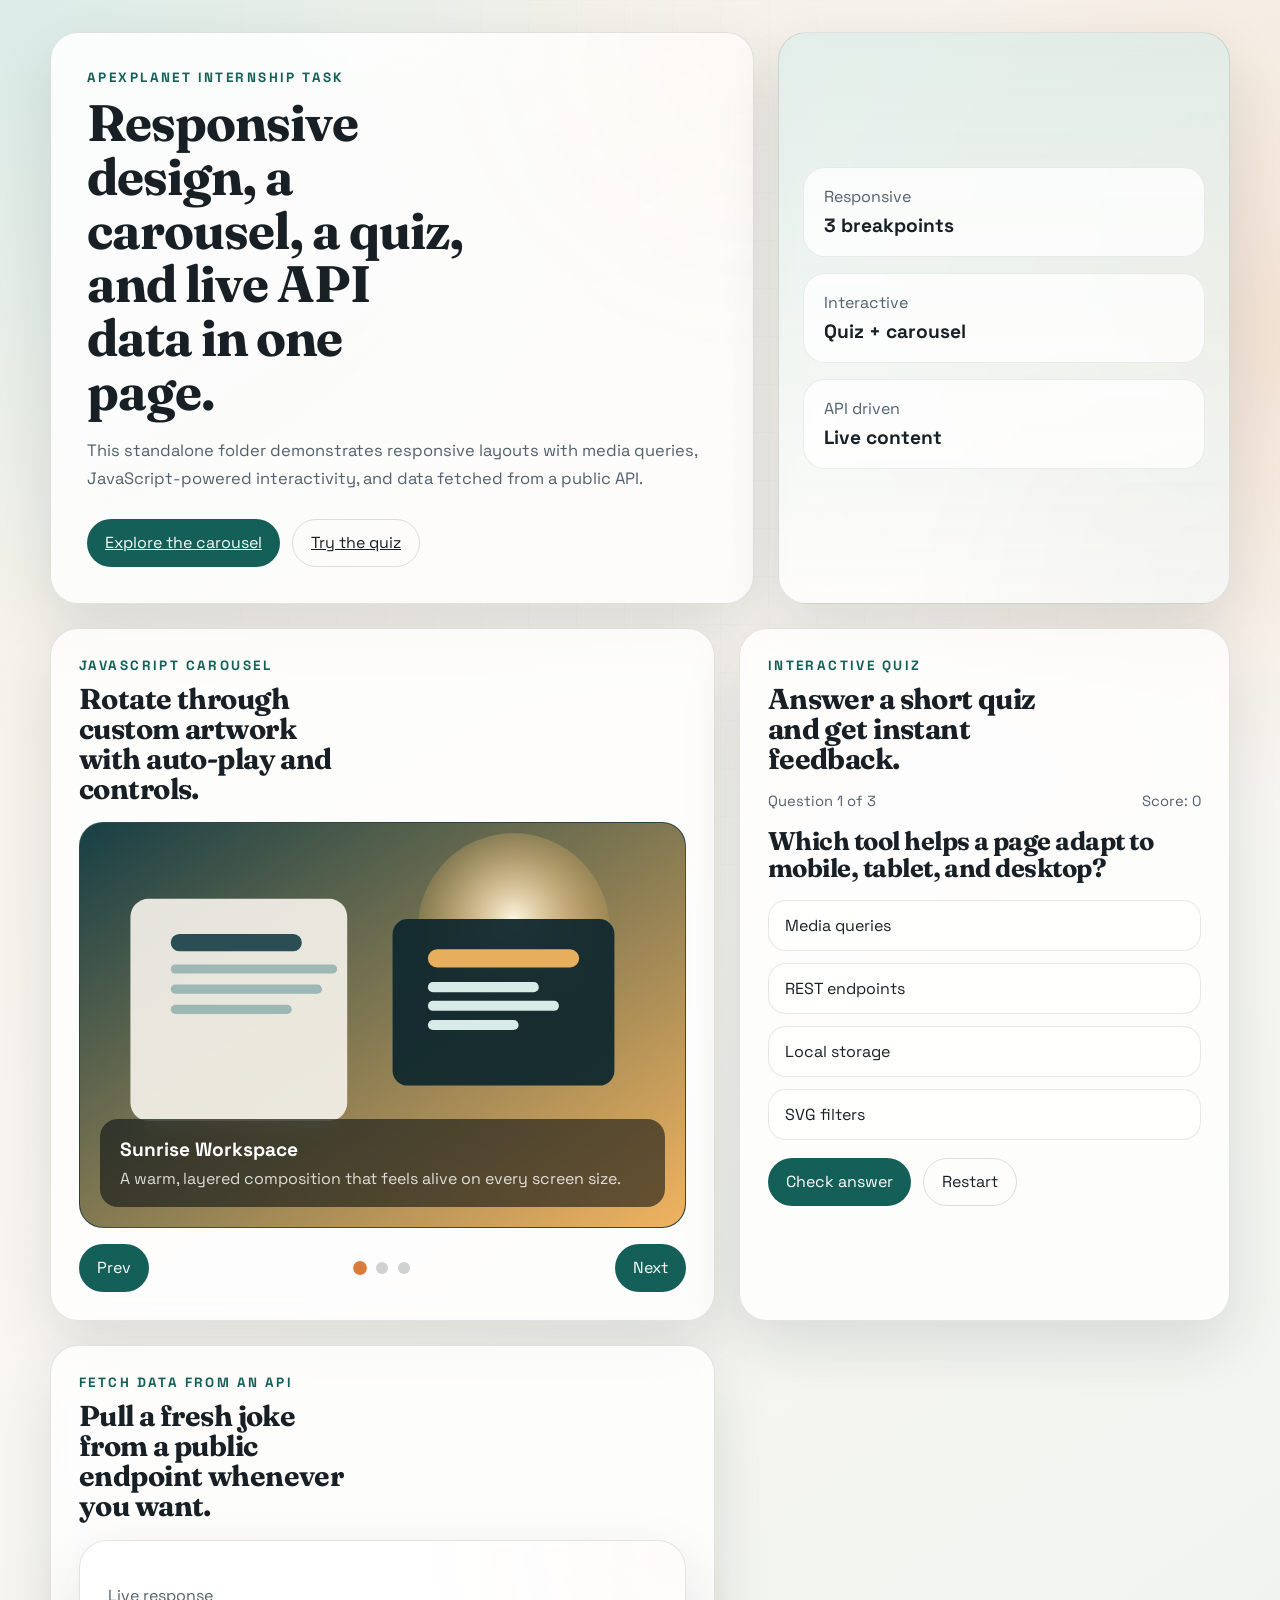
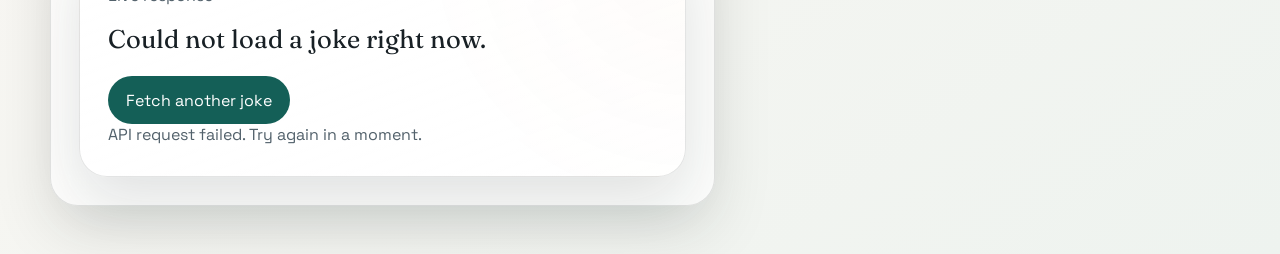
==== Task_3/index.html @ f647dce9 "Add standalone interactive task 3 page" ====
<!DOCTYPE html>
<html lang="en">
<head>
  <meta charset="UTF-8" />
  <meta name="viewport" content="width=device-width, initial-scale=1.0" />
  <title>Task 3 | Responsive Interactive Demo</title>
  <link rel="preconnect" href="https://fonts.googleapis.com">
  <link rel="preconnect" href="https://fonts.gstatic.com" crossorigin>
  <link href="https://fonts.googleapis.com/css2?family=Fraunces:opsz,wght@9..144,600;9..144,700&family=Space+Grotesk:wght@400;500;700&display=swap" rel="stylesheet">
  <link rel="stylesheet" href="style.css" />
</head>
<body>
  <div class="page-shell">
    <header class="hero">
      <div class="hero-copy">
        <p class="eyebrow">ApexPlanet Internship Task</p>
        <h1>Responsive design, a carousel, a quiz, and live API data in one page.</h1>
        <p class="lede">
          This standalone folder demonstrates responsive layouts with media queries, JavaScript-powered interactivity, and data fetched from a public API.
        </p>
        <div class="hero-actions">
          <a href="#carousel" class="primary-btn">Explore the carousel</a>
          <a href="#quiz" class="secondary-btn">Try the quiz</a>
        </div>
      </div>
      <div class="hero-panel">
        <div class="stat-card">
          <span>Responsive</span>
          <strong>3 breakpoints</strong>
        </div>
        <div class="stat-card">
          <span>Interactive</span>
          <strong>Quiz + carousel</strong>
        </div>
        <div class="stat-card">
          <span>API driven</span>
          <strong>Live content</strong>
        </div>
      </div>
    </header>

    <main class="content-grid">
      <section class="panel carousel-panel" id="carousel">
        <div class="section-heading">
          <p class="eyebrow">JavaScript Carousel</p>
          <h2>Rotate through custom artwork with auto-play and controls.</h2>
        </div>
        <div class="carousel">
          <div class="carousel-stage" aria-live="polite">
            <img id="carouselImage" alt="Carousel slide" />
            <div class="carousel-caption">
              <p id="carouselTitle"></p>
              <span id="carouselDescription"></span>
            </div>
          </div>
          <div class="carousel-controls">
            <button id="prevSlide" type="button" aria-label="Previous slide">Prev</button>
            <div class="dots" id="slideDots" aria-label="Carousel navigation"></div>
            <button id="nextSlide" type="button" aria-label="Next slide">Next</button>
          </div>
        </div>
      </section>

      <section class="panel quiz-panel" id="quiz">
        <div class="section-heading">
          <p class="eyebrow">Interactive Quiz</p>
          <h2>Answer a short quiz and get instant feedback.</h2>
        </div>
        <div class="quiz" id="quizApp">
          <div class="quiz-meta">
            <span id="questionCounter"></span>
            <span id="scoreCounter"></span>
          </div>
          <h3 id="questionText"></h3>
          <div class="answers" id="answerList"></div>
          <div class="quiz-actions">
            <button id="quizNext" type="button">Next question</button>
            <button id="quizRestart" type="button" class="ghost-btn">Restart</button>
          </div>
          <p id="quizFeedback" class="feedback"></p>
        </div>
      </section>

      <section class="panel api-panel" id="api">
        <div class="section-heading">
          <p class="eyebrow">Fetch Data from an API</p>
          <h2>Pull a fresh joke from a public endpoint whenever you want.</h2>
        </div>
        <div class="api-card">
          <p class="api-label">Live response</p>
          <blockquote id="jokeText">Loading a fresh joke...</blockquote>
          <button id="refreshJoke" type="button">Fetch another joke</button>
          <p id="apiStatus" class="status"></p>
        </div>
      </section>
    </main>
  </div>

  <script src="script.js"></script>
</body>
</html>
---- Task_3/style.css ----
:root {
  --bg: #f4efe6;
  --bg-accent: #d6ebe8;
  --panel: rgba(255, 255, 255, 0.78);
  --panel-strong: #ffffff;
  --text: #182025;
  --muted: #52616b;
  --brand: #145f57;
  --brand-strong: #0d4d46;
  --accent: #d77c3d;
  --border: rgba(24, 32, 37, 0.12);
  --shadow: 0 24px 60px rgba(19, 32, 36, 0.12);
}

* {
  box-sizing: border-box;
}

html {
  scroll-behavior: smooth;
}

body {
  margin: 0;
  min-height: 100vh;
  font-family: "Space Grotesk", sans-serif;
  color: var(--text);
  background:
    radial-gradient(circle at top left, rgba(214, 235, 232, 0.85), transparent 30%),
    radial-gradient(circle at right 18%, rgba(215, 124, 61, 0.16), transparent 24%),
    linear-gradient(145deg, var(--bg), #f9f7f3 52%, #eef3ef);
}

body::before {
  content: "";
  position: fixed;
  inset: 0;
  pointer-events: none;
  background-image: linear-gradient(rgba(24, 32, 37, 0.02) 1px, transparent 1px), linear-gradient(90deg, rgba(24, 32, 37, 0.02) 1px, transparent 1px);
  background-size: 48px 48px;
  mask-image: radial-gradient(circle at center, black, transparent 85%);
}

img {
  display: block;
  max-width: 100%;
}

button,
a {
  font: inherit;
}

button {
  border: 0;
  cursor: pointer;
}

.page-shell {
  width: min(1180px, calc(100% - 32px));
  margin: 0 auto;
  padding: 32px 0 48px;
}

.hero {
  display: grid;
  grid-template-columns: 1.4fr 0.9fr;
  gap: 24px;
  align-items: stretch;
  margin-bottom: 24px;
}

.hero-copy,
.hero-panel,
.panel,
.api-card {
  border: 1px solid var(--border);
  border-radius: 28px;
  background: var(--panel);
  backdrop-filter: blur(16px);
  box-shadow: var(--shadow);
}

.hero-copy {
  padding: 36px;
  background:
    linear-gradient(150deg, rgba(255, 255, 255, 0.88), rgba(255, 255, 255, 0.66)),
    radial-gradient(circle at top right, rgba(215, 124, 61, 0.15), transparent 36%);
}

.eyebrow {
  margin: 0 0 10px;
  color: var(--brand);
  font-size: 0.84rem;
  font-weight: 700;
  letter-spacing: 0.18em;
  text-transform: uppercase;
}

.hero h1,
.section-heading h2,
.quiz h3 {
  margin: 0;
  font-family: "Fraunces", serif;
  line-height: 1.05;
  letter-spacing: -0.02em;
}

.hero h1 {
  font-size: clamp(2.5rem, 4vw, 4.9rem);
  max-width: 11ch;
}

.lede {
  margin: 18px 0 0;
  max-width: 60ch;
  color: var(--muted);
  font-size: 1.03rem;
  line-height: 1.7;
}

.hero-actions {
  display: flex;
  flex-wrap: wrap;
  gap: 12px;
  margin-top: 26px;
}

.primary-btn,
.secondary-btn,
#quizNext,
#refreshJoke,
#prevSlide,
#nextSlide,
.ghost-btn {
  display: inline-flex;
  align-items: center;
  justify-content: center;
  min-height: 48px;
  padding: 0 18px;
  border-radius: 999px;
  transition: transform 160ms ease, background-color 160ms ease, color 160ms ease, border-color 160ms ease;
}

.primary-btn,
#quizNext,
#refreshJoke,
#prevSlide,
#nextSlide {
  background: var(--brand);
  color: #fff;
}

.primary-btn:hover,
#quizNext:hover,
#refreshJoke:hover,
#prevSlide:hover,
#nextSlide:hover,
.secondary-btn:hover,
.ghost-btn:hover {
  transform: translateY(-2px);
}

.secondary-btn,
.ghost-btn {
  background: transparent;
  border: 1px solid rgba(24, 32, 37, 0.14);
  color: var(--text);
}

.hero-panel {
  display: grid;
  gap: 16px;
  padding: 24px;
  align-content: center;
  background:
    linear-gradient(180deg, rgba(214, 235, 232, 0.62), rgba(255, 255, 255, 0.72)),
    radial-gradient(circle at bottom right, rgba(13, 77, 70, 0.12), transparent 44%);
}

.stat-card {
  padding: 18px 20px;
  border-radius: 22px;
  background: rgba(255, 255, 255, 0.75);
  border: 1px solid rgba(24, 32, 37, 0.08);
}

.stat-card span,
.api-label,
.status,
.quiz-meta,
.feedback,
.carousel-caption span,
.carousel-caption p,
.answers button {
  color: var(--muted);
}

.stat-card strong {
  display: block;
  margin-top: 6px;
  font-size: 1.2rem;
}

.content-grid {
  display: grid;
  grid-template-columns: 1.15fr 0.85fr;
  gap: 24px;
}

.panel,
.api-card {
  padding: 28px;
}

.carousel-panel {
  min-height: 100%;
}

.section-heading {
  margin-bottom: 18px;
}

.section-heading h2 {
  font-size: clamp(1.8rem, 2vw, 2.6rem);
  max-width: 14ch;
}

.carousel {
  display: grid;
  gap: 16px;
}

.carousel-stage {
  position: relative;
  overflow: hidden;
  min-height: 400px;
  border-radius: 24px;
  background: linear-gradient(145deg, #143f3d, #0b2424);
  border: 1px solid rgba(255, 255, 255, 0.12);
}

.carousel-stage img {
  width: 100%;
  height: 100%;
  object-fit: cover;
}

.carousel-caption {
  position: absolute;
  left: 20px;
  right: 20px;
  bottom: 20px;
  padding: 18px 20px;
  border-radius: 18px;
  background: rgba(8, 14, 18, 0.58);
  color: #fff;
  backdrop-filter: blur(10px);
}

.carousel-caption p {
  margin: 0 0 6px;
  color: #fff;
  font-size: 1.2rem;
  font-weight: 700;
}

.carousel-caption span {
  color: rgba(255, 255, 255, 0.82);
}

.carousel-controls {
  display: flex;
  align-items: center;
  justify-content: space-between;
  gap: 14px;
}

.dots {
  display: flex;
  justify-content: center;
  flex-wrap: wrap;
  gap: 10px;
}

.dots button {
  width: 12px;
  height: 12px;
  padding: 0;
  border-radius: 50%;
  background: rgba(24, 32, 37, 0.2);
}

.dots button.is-active {
  background: var(--accent);
  transform: scale(1.15);
}

.quiz {
  display: grid;
  gap: 18px;
}

.quiz-meta {
  display: flex;
  justify-content: space-between;
  gap: 12px;
  font-size: 0.92rem;
}

.quiz h3 {
  font-size: clamp(1.5rem, 2vw, 2rem);
}

.answers {
  display: grid;
  gap: 12px;
}

.answers button {
  width: 100%;
  padding: 14px 16px;
  text-align: left;
  border-radius: 18px;
  background: rgba(255, 255, 255, 0.66);
  border: 1px solid rgba(24, 32, 37, 0.1);
  color: var(--text);
}

.answers button.selected {
  border-color: rgba(20, 95, 87, 0.65);
  background: rgba(214, 235, 232, 0.88);
}

.answers button.correct {
  border-color: rgba(28, 133, 72, 0.8);
  background: rgba(208, 243, 223, 0.9);
}

.answers button.wrong {
  border-color: rgba(207, 79, 64, 0.82);
  background: rgba(255, 226, 222, 0.95);
}

.quiz-actions {
  display: flex;
  flex-wrap: wrap;
  gap: 12px;
}

.feedback,
.status {
  min-height: 24px;
  margin: 0;
}

.api-card {
  background:
    linear-gradient(160deg, rgba(255, 255, 255, 0.86), rgba(255, 255, 255, 0.72)),
    radial-gradient(circle at top right, rgba(215, 124, 61, 0.12), transparent 42%);
}

.api-card blockquote {
  margin: 14px 0 20px;
  font-family: "Fraunces", serif;
  font-size: clamp(1.5rem, 2vw, 2rem);
  line-height: 1.35;
}

.api-card button {
  width: fit-content;
}

@media (max-width: 980px) {
  .hero,
  .content-grid {
    grid-template-columns: 1fr;
  }

  .hero-panel {
    grid-template-columns: repeat(3, minmax(0, 1fr));
  }
}

@media (max-width: 720px) {
  .page-shell {
    width: min(100% - 20px, 1180px);
    padding-top: 20px;
  }

  .hero-copy,
  .hero-panel,
  .panel,
  .api-card {
    border-radius: 22px;
  }

  .hero-copy,
  .panel,
  .api-card {
    padding: 22px;
  }

  .hero-panel {
    grid-template-columns: 1fr;
  }

  .carousel-stage {
    min-height: 300px;
  }

  .carousel-controls {
    flex-direction: column;
    align-items: stretch;
  }

  .dots {
    order: -1;
  }

  .carousel-controls button {
    width: 100%;
  }
}

@media (max-width: 520px) {
  .hero h1 {
    max-width: none;
  }

  .hero-actions,
  .quiz-actions {
    flex-direction: column;
  }

  .primary-btn,
  .secondary-btn,
  #quizNext,
  #refreshJoke,
  .ghost-btn {
    width: 100%;
  }
}
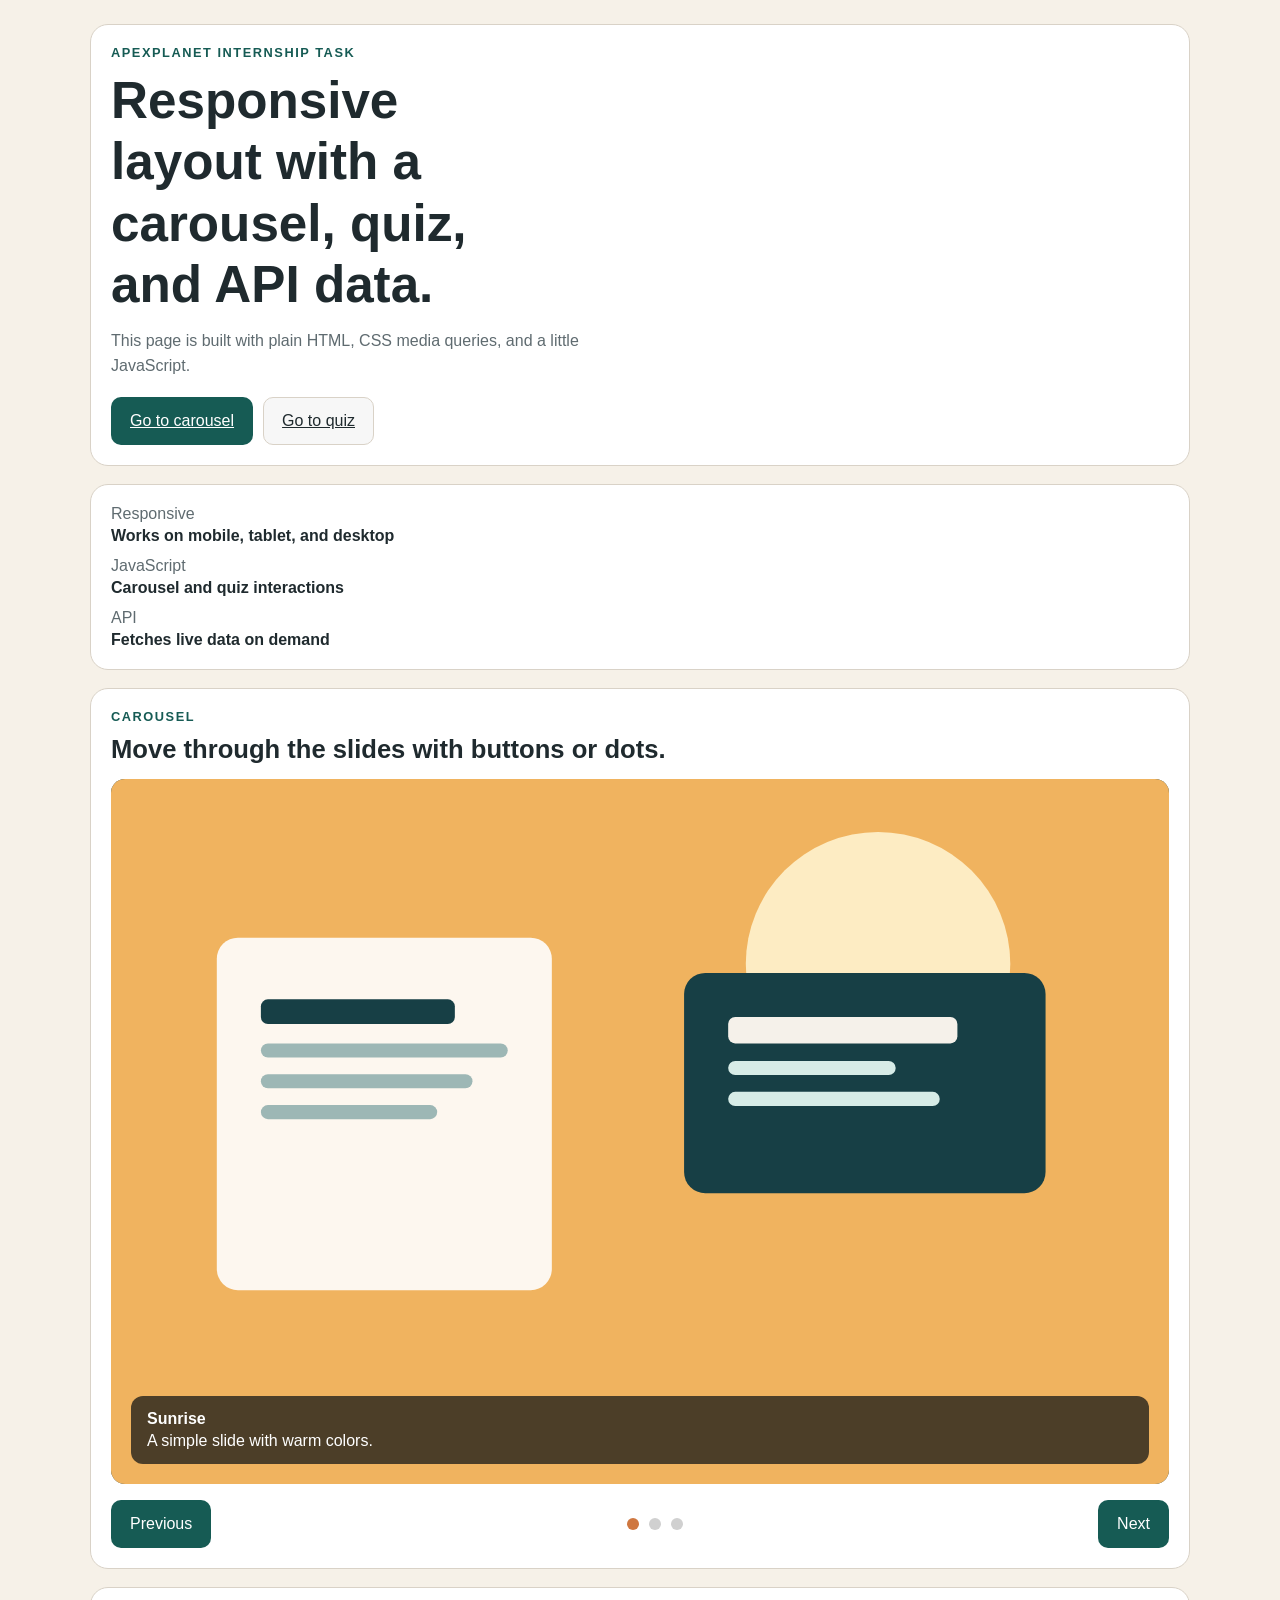
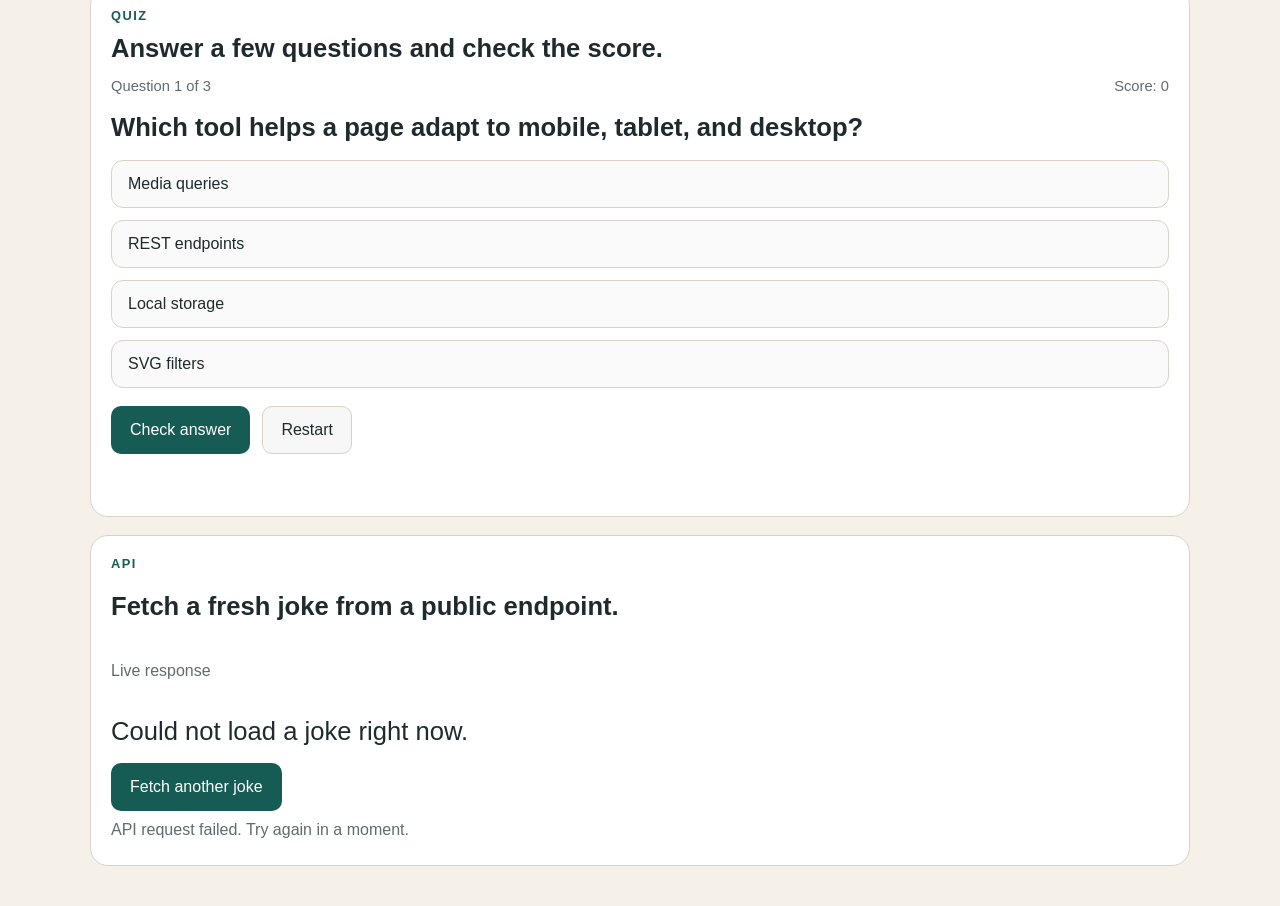
==== commit 90940c8a: "Simplify Task 3 page styles and markup" ====
--- a/Task_3/index.html
+++ b/Task_3/index.html
@@ -3,69 +3,61 @@
 <head>
   <meta charset="UTF-8" />
   <meta name="viewport" content="width=device-width, initial-scale=1.0" />
-  <title>Task 3 | Responsive Interactive Demo</title>
-  <link rel="preconnect" href="https://fonts.googleapis.com">
-  <link rel="preconnect" href="https://fonts.gstatic.com" crossorigin>
-  <link href="https://fonts.googleapis.com/css2?family=Fraunces:opsz,wght@9..144,600;9..144,700&family=Space+Grotesk:wght@400;500;700&display=swap" rel="stylesheet">
+  <title>Task 3 | Responsive Page</title>
   <link rel="stylesheet" href="style.css" />
 </head>
 <body>
-  <div class="page-shell">
-    <header class="hero">
-      <div class="hero-copy">
-        <p class="eyebrow">ApexPlanet Internship Task</p>
-        <h1>Responsive design, a carousel, a quiz, and live API data in one page.</h1>
-        <p class="lede">
-          This standalone folder demonstrates responsive layouts with media queries, JavaScript-powered interactivity, and data fetched from a public API.
-        </p>
-        <div class="hero-actions">
-          <a href="#carousel" class="primary-btn">Explore the carousel</a>
-          <a href="#quiz" class="secondary-btn">Try the quiz</a>
-        </div>
-      </div>
-      <div class="hero-panel">
-        <div class="stat-card">
-          <span>Responsive</span>
-          <strong>3 breakpoints</strong>
-        </div>
-        <div class="stat-card">
-          <span>Interactive</span>
-          <strong>Quiz + carousel</strong>
-        </div>
-        <div class="stat-card">
-          <span>API driven</span>
-          <strong>Live content</strong>
-        </div>
+  <main class="page-shell">
+    <header class="intro card">
+      <p class="eyebrow">ApexPlanet Internship Task</p>
+      <h1>Responsive layout with a carousel, quiz, and API data.</h1>
+      <p class="lede">
+        This page is built with plain HTML, CSS media queries, and a little JavaScript.
+      </p>
+      <div class="hero-actions">
+        <a href="#carousel" class="primary-btn">Go to carousel</a>
+        <a href="#quiz" class="secondary-btn">Go to quiz</a>
       </div>
     </header>
 
-    <main class="content-grid">
-      <section class="panel carousel-panel" id="carousel">
-        <div class="section-heading">
-          <p class="eyebrow">JavaScript Carousel</p>
-          <h2>Rotate through custom artwork with auto-play and controls.</h2>
-        </div>
+    <section class="card note-row">
+      <div>
+        <span class="small-label">Responsive</span>
+        <strong>Works on mobile, tablet, and desktop</strong>
+      </div>
+      <div>
+        <span class="small-label">JavaScript</span>
+        <strong>Carousel and quiz interactions</strong>
+      </div>
+      <div>
+        <span class="small-label">API</span>
+        <strong>Fetches live data on demand</strong>
+      </div>
+    </section>
+
+    <section class="grid">
+      <article class="card" id="carousel">
+        <p class="eyebrow">Carousel</p>
+        <h2>Move through the slides with buttons or dots.</h2>
         <div class="carousel">
           <div class="carousel-stage" aria-live="polite">
             <img id="carouselImage" alt="Carousel slide" />
             <div class="carousel-caption">
-              <p id="carouselTitle"></p>
-              <span id="carouselDescription"></span>
+              <strong id="carouselTitle"></strong>
+              <p id="carouselDescription"></p>
             </div>
           </div>
           <div class="carousel-controls">
-            <button id="prevSlide" type="button" aria-label="Previous slide">Prev</button>
+            <button id="prevSlide" type="button">Previous</button>
             <div class="dots" id="slideDots" aria-label="Carousel navigation"></div>
-            <button id="nextSlide" type="button" aria-label="Next slide">Next</button>
+            <button id="nextSlide" type="button">Next</button>
           </div>
         </div>
-      </section>
+      </article>
 
-      <section class="panel quiz-panel" id="quiz">
-        <div class="section-heading">
-          <p class="eyebrow">Interactive Quiz</p>
-          <h2>Answer a short quiz and get instant feedback.</h2>
-        </div>
+      <article class="card" id="quiz">
+        <p class="eyebrow">Quiz</p>
+        <h2>Answer a few questions and check the score.</h2>
         <div class="quiz" id="quizApp">
           <div class="quiz-meta">
             <span id="questionCounter"></span>
@@ -74,27 +66,23 @@
           <h3 id="questionText"></h3>
           <div class="answers" id="answerList"></div>
           <div class="quiz-actions">
-            <button id="quizNext" type="button">Next question</button>
+            <button id="quizNext" type="button">Check answer</button>
             <button id="quizRestart" type="button" class="ghost-btn">Restart</button>
           </div>
           <p id="quizFeedback" class="feedback"></p>
         </div>
-      </section>
+      </article>
 
-      <section class="panel api-panel" id="api">
-        <div class="section-heading">
-          <p class="eyebrow">Fetch Data from an API</p>
-          <h2>Pull a fresh joke from a public endpoint whenever you want.</h2>
-        </div>
-        <div class="api-card">
-          <p class="api-label">Live response</p>
-          <blockquote id="jokeText">Loading a fresh joke...</blockquote>
-          <button id="refreshJoke" type="button">Fetch another joke</button>
-          <p id="apiStatus" class="status"></p>
-        </div>
-      </section>
-    </main>
-  </div>
+      <article class="card api-card" id="api">
+        <p class="eyebrow">API</p>
+        <h2>Fetch a fresh joke from a public endpoint.</h2>
+        <p class="api-label">Live response</p>
+        <blockquote id="jokeText">Loading a fresh joke...</blockquote>
+        <button id="refreshJoke" type="button">Fetch another joke</button>
+        <p id="apiStatus" class="status"></p>
+      </article>
+    </section>
+  </main>
 
   <script src="script.js"></script>
 </body>
--- a/Task_3/style.css
+++ b/Task_3/style.css
@@ -1,15 +1,11 @@
 :root {
-  --bg: #f4efe6;
-  --bg-accent: #d6ebe8;
-  --panel: rgba(255, 255, 255, 0.78);
-  --panel-strong: #ffffff;
-  --text: #182025;
-  --muted: #52616b;
-  --brand: #145f57;
-  --brand-strong: #0d4d46;
-  --accent: #d77c3d;
-  --border: rgba(24, 32, 37, 0.12);
-  --shadow: 0 24px 60px rgba(19, 32, 36, 0.12);
+  --bg: #f6f1e8;
+  --panel: #ffffff;
+  --text: #1f2a2e;
+  --muted: #5f6b70;
+  --brand: #165b54;
+  --accent: #cf7740;
+  --border: #d9d2c7;
 }
 
 * {
@@ -23,22 +19,9 @@
 body {
   margin: 0;
   min-height: 100vh;
-  font-family: "Space Grotesk", sans-serif;
+  font-family: Arial, Helvetica, sans-serif;
   color: var(--text);
-  background:
-    radial-gradient(circle at top left, rgba(214, 235, 232, 0.85), transparent 30%),
-    radial-gradient(circle at right 18%, rgba(215, 124, 61, 0.16), transparent 24%),
-    linear-gradient(145deg, var(--bg), #f9f7f3 52%, #eef3ef);
-}
-
-body::before {
-  content: "";
-  position: fixed;
-  inset: 0;
-  pointer-events: none;
-  background-image: linear-gradient(rgba(24, 32, 37, 0.02) 1px, transparent 1px), linear-gradient(90deg, rgba(24, 32, 37, 0.02) 1px, transparent 1px);
-  background-size: 48px 48px;
-  mask-image: radial-gradient(circle at center, black, transparent 85%);
+  background: var(--bg);
 }
 
 img {
@@ -57,73 +40,61 @@
 }
 
 .page-shell {
-  width: min(1180px, calc(100% - 32px));
+  width: min(1100px, calc(100% - 24px));
   margin: 0 auto;
-  padding: 32px 0 48px;
-}
-
-.hero {
-  display: grid;
-  grid-template-columns: 1.4fr 0.9fr;
-  gap: 24px;
-  align-items: stretch;
-  margin-bottom: 24px;
-}
-
-.hero-copy,
-.hero-panel,
-.panel,
-.api-card {
+  padding: 24px 0 40px;
+}
+
+.intro,
+.card {
+  background: var(--panel);
   border: 1px solid var(--border);
-  border-radius: 28px;
-  background: var(--panel);
-  backdrop-filter: blur(16px);
-  box-shadow: var(--shadow);
-}
-
-.hero-copy {
-  padding: 36px;
-  background:
-    linear-gradient(150deg, rgba(255, 255, 255, 0.88), rgba(255, 255, 255, 0.66)),
-    radial-gradient(circle at top right, rgba(215, 124, 61, 0.15), transparent 36%);
+  border-radius: 18px;
+}
+
+.intro {
+  padding: 24px;
+  margin-bottom: 18px;
+}
+
+.grid {
+  display: grid;
+  gap: 18px;
 }
 
 .eyebrow {
   margin: 0 0 10px;
   color: var(--brand);
-  font-size: 0.84rem;
+  font-size: 0.8rem;
   font-weight: 700;
-  letter-spacing: 0.18em;
+  letter-spacing: 0.12em;
   text-transform: uppercase;
 }
 
-.hero h1,
-.section-heading h2,
+.intro h1,
+.card h2,
 .quiz h3 {
   margin: 0;
-  font-family: "Fraunces", serif;
-  line-height: 1.05;
-  letter-spacing: -0.02em;
-}
-
-.hero h1 {
-  font-size: clamp(2.5rem, 4vw, 4.9rem);
-  max-width: 11ch;
+  line-height: 1.2;
+}
+
+.intro h1 {
+  font-size: clamp(2rem, 4vw, 3.6rem);
+  max-width: 14ch;
 }
 
 .lede {
-  margin: 18px 0 0;
-  max-width: 60ch;
+  margin: 12px 0 0;
+  max-width: 58ch;
   color: var(--muted);
-  font-size: 1.03rem;
-  line-height: 1.7;
+  line-height: 1.6;
 }
 
 .hero-actions {
   display: flex;
   flex-wrap: wrap;
-  gap: 12px;
-  margin-top: 26px;
+  gap: 10px;
+  margin-top: 18px;
 }
 
 .primary-btn,
@@ -133,13 +104,14 @@
 #prevSlide,
 #nextSlide,
 .ghost-btn {
+  border: 1px solid transparent;
   display: inline-flex;
   align-items: center;
   justify-content: center;
   min-height: 48px;
   padding: 0 18px;
-  border-radius: 999px;
-  transition: transform 160ms ease, background-color 160ms ease, color 160ms ease, border-color 160ms ease;
+  border-radius: 10px;
+  transition: background-color 140ms ease, border-color 140ms ease, color 140ms ease;
 }
 
 .primary-btn,
@@ -158,72 +130,45 @@
 #nextSlide:hover,
 .secondary-btn:hover,
 .ghost-btn:hover {
-  transform: translateY(-2px);
+  background: #124941;
 }
 
 .secondary-btn,
 .ghost-btn {
-  background: transparent;
-  border: 1px solid rgba(24, 32, 37, 0.14);
+  background: #f7f7f7;
+  border-color: var(--border);
   color: var(--text);
 }
 
-.hero-panel {
-  display: grid;
-  gap: 16px;
-  padding: 24px;
-  align-content: center;
-  background:
-    linear-gradient(180deg, rgba(214, 235, 232, 0.62), rgba(255, 255, 255, 0.72)),
-    radial-gradient(circle at bottom right, rgba(13, 77, 70, 0.12), transparent 44%);
-}
-
-.stat-card {
-  padding: 18px 20px;
-  border-radius: 22px;
-  background: rgba(255, 255, 255, 0.75);
-  border: 1px solid rgba(24, 32, 37, 0.08);
-}
-
-.stat-card span,
+.note-row {
+  display: grid;
+  gap: 12px;
+  margin-bottom: 18px;
+  padding: 18px;
+}
+
+.note-row strong {
+  display: block;
+  margin-top: 4px;
+}
+
+.small-label,
 .api-label,
 .status,
 .quiz-meta,
 .feedback,
-.carousel-caption span,
 .carousel-caption p,
 .answers button {
   color: var(--muted);
 }
 
-.stat-card strong {
-  display: block;
-  margin-top: 6px;
-  font-size: 1.2rem;
-}
-
-.content-grid {
-  display: grid;
-  grid-template-columns: 1.15fr 0.85fr;
-  gap: 24px;
-}
-
-.panel,
-.api-card {
-  padding: 28px;
-}
-
-.carousel-panel {
-  min-height: 100%;
-}
-
-.section-heading {
-  margin-bottom: 18px;
-}
-
-.section-heading h2 {
-  font-size: clamp(1.8rem, 2vw, 2.6rem);
-  max-width: 14ch;
+.card {
+  padding: 20px;
+}
+
+.card h2 {
+  margin: 0 0 14px;
+  font-size: clamp(1.5rem, 2vw, 2rem);
 }
 
 .carousel {
@@ -234,10 +179,9 @@
 .carousel-stage {
   position: relative;
   overflow: hidden;
-  min-height: 400px;
-  border-radius: 24px;
-  background: linear-gradient(145deg, #143f3d, #0b2424);
-  border: 1px solid rgba(255, 255, 255, 0.12);
+  min-height: 360px;
+  border-radius: 14px;
+  background: #18383c;
 }
 
 .carousel-stage img {
@@ -251,22 +195,19 @@
   left: 20px;
   right: 20px;
   bottom: 20px;
-  padding: 18px 20px;
-  border-radius: 18px;
-  background: rgba(8, 14, 18, 0.58);
+  padding: 14px 16px;
+  border-radius: 12px;
+  background: rgba(8, 14, 18, 0.7);
   color: #fff;
-  backdrop-filter: blur(10px);
 }
 
 .carousel-caption p {
-  margin: 0 0 6px;
+  margin: 4px 0 0;
   color: #fff;
-  font-size: 1.2rem;
-  font-weight: 700;
-}
-
-.carousel-caption span {
-  color: rgba(255, 255, 255, 0.82);
+}
+
+.carousel-caption strong {
+  display: block;
 }
 
 .carousel-controls {
@@ -288,12 +229,11 @@
   height: 12px;
   padding: 0;
   border-radius: 50%;
-  background: rgba(24, 32, 37, 0.2);
+  background: #d0d0d0;
 }
 
 .dots button.is-active {
   background: var(--accent);
-  transform: scale(1.15);
 }
 
 .quiz {
@@ -321,25 +261,25 @@
   width: 100%;
   padding: 14px 16px;
   text-align: left;
-  border-radius: 18px;
-  background: rgba(255, 255, 255, 0.66);
-  border: 1px solid rgba(24, 32, 37, 0.1);
+  border-radius: 12px;
+  background: #fafafa;
+  border: 1px solid var(--border);
   color: var(--text);
 }
 
 .answers button.selected {
-  border-color: rgba(20, 95, 87, 0.65);
-  background: rgba(214, 235, 232, 0.88);
+  border-color: var(--brand);
+  background: #eaf3f2;
 }
 
 .answers button.correct {
-  border-color: rgba(28, 133, 72, 0.8);
-  background: rgba(208, 243, 223, 0.9);
+  border-color: #2f8a50;
+  background: #e3f4e8;
 }
 
 .answers button.wrong {
-  border-color: rgba(207, 79, 64, 0.82);
-  background: rgba(255, 226, 222, 0.95);
+  border-color: #c55346;
+  background: #f7e4e1;
 }
 
 .quiz-actions {
@@ -355,15 +295,13 @@
 }
 
 .api-card {
-  background:
-    linear-gradient(160deg, rgba(255, 255, 255, 0.86), rgba(255, 255, 255, 0.72)),
-    radial-gradient(circle at top right, rgba(215, 124, 61, 0.12), transparent 42%);
+  display: grid;
+  gap: 10px;
 }
 
 .api-card blockquote {
-  margin: 14px 0 20px;
-  font-family: "Fraunces", serif;
-  font-size: clamp(1.5rem, 2vw, 2rem);
+  margin: 8px 0 4px;
+  font-size: clamp(1.2rem, 2vw, 1.6rem);
   line-height: 1.35;
 }
 
@@ -372,41 +310,37 @@
 }
 
 @media (max-width: 980px) {
-  .hero,
-  .content-grid {
+  .note-row {
+    grid-template-columns: repeat(3, minmax(0, 1fr));
+  }
+
+  .grid {
     grid-template-columns: 1fr;
-  }
-
-  .hero-panel {
-    grid-template-columns: repeat(3, minmax(0, 1fr));
   }
 }
 
 @media (max-width: 720px) {
   .page-shell {
-    width: min(100% - 20px, 1180px);
-    padding-top: 20px;
-  }
-
-  .hero-copy,
-  .hero-panel,
-  .panel,
-  .api-card {
-    border-radius: 22px;
-  }
-
-  .hero-copy,
-  .panel,
-  .api-card {
-    padding: 22px;
-  }
-
-  .hero-panel {
+    width: min(100% - 16px, 1100px);
+    padding-top: 16px;
+  }
+
+  .intro,
+  .card {
+    border-radius: 14px;
+  }
+
+  .intro,
+  .card {
+    padding: 18px;
+  }
+
+  .note-row {
     grid-template-columns: 1fr;
   }
 
   .carousel-stage {
-    min-height: 300px;
+    min-height: 280px;
   }
 
   .carousel-controls {
@@ -424,7 +358,7 @@
 }
 
 @media (max-width: 520px) {
-  .hero h1 {
+  .intro h1 {
     max-width: none;
   }
 
